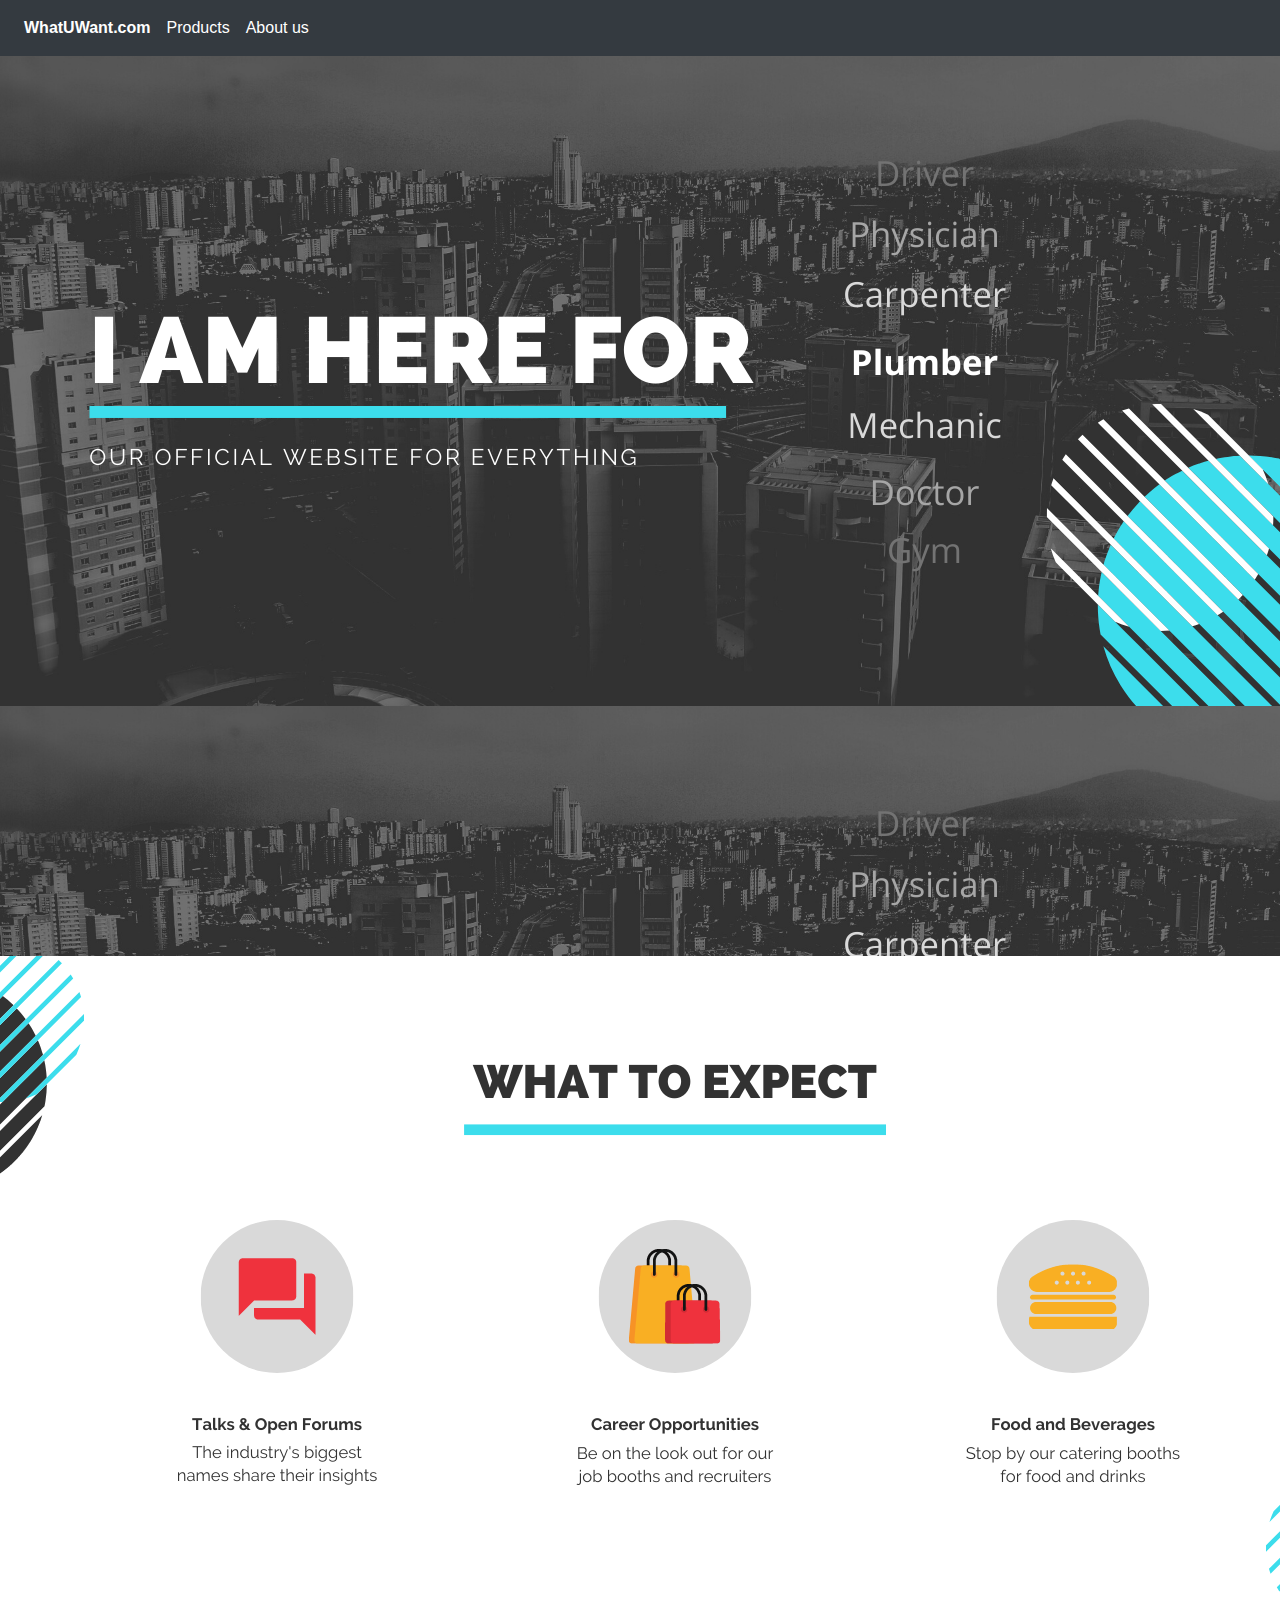
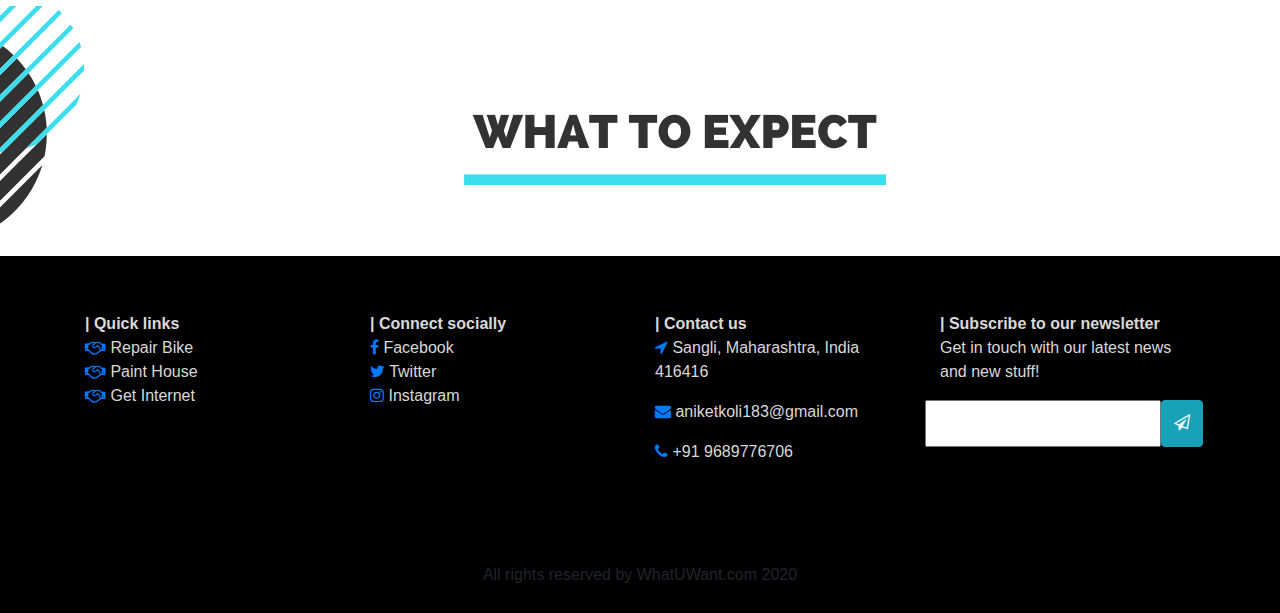
==== index.htm @ 9e7493cb "Create index.htm" ====
<!DOCTYPE html>
<html>
<head>
	<title>index.html</title>
</head>
<link rel="stylesheet" type="text/css" href="css/index.css">
<link rel="stylesheet" href="https://maxcdn.bootstrapcdn.com/bootstrap/4.5.2/css/bootstrap.min.css">
<link rel="stylesheet" href="https://cdnjs.cloudflare.com/ajax/libs/font-awesome/4.7.0/css/font-awesome.min.css">
<script src="https://ajax.googleapis.com/ajax/libs/jquery/3.5.1/jquery.min.js"></script>
<script src="https://cdnjs.cloudflare.com/ajax/libs/popper.js/1.16.0/umd/popper.min.js"></script>
<script src="https://maxcdn.bootstrapcdn.com/bootstrap/4.5.2/js/bootstrap.min.js"></script>



<body>
	
	<nav class="navbar navbar-expand-sm bg-dark">
		<div class="navbar-inner" style="background-color:transparent;">
		  <ul class="navbar-nav">
		    <li class="nav-item">
		      <b><a class="nav-link nav-text" href="#">WhatUWant.com</a></b>
		    </li>
		    <li class="nav-item">
		      <a class="nav-link" href="#">Products</a>
		    </li>
		    <li class="nav-item">
		      <a class="nav-link" href="#">About us</a>
		    </li>
		  </ul>
		</div>
	</nav>

	<div class="row">
		<div class="col-sm-12">
			<div class="first-div">
				<!-- Mechanic Plumber Carpenter Tutor Electritition -->
				<!-- <strong><h1 class="first-div-text">I am here for </h1></strong> -->
			</div>
		</div>
	</div>

	<div class="row">
		<div class="col-sm-12">
			<div class="second-div">
				<!-- Mechanic Plumber Carpenter Tutor Electritition -->
				<!-- <strong><h1 class="first-div-text">I am here for </h1></strong> -->
			</div>
		</div>
	</div>

	<div class="footer" style="background: black;">
		<div class="container">
			<div class="row" style="padding-top: 5%;">
				<div class="col-sm-3 col-xs-12 footer-text">
					<b class="quick-links">| Quick links </b><br>
					<a href="#" class="fa fa-handshake-o"></a> Repair Bike <br>
					<a href="#" class="fa fa-handshake-o"></a> Paint House <br>
					<a href="#" class="fa fa-handshake-o"></a> Get Internet
				</div>
				<div class="col-sm-3 col-xs-12 footer-text">
					<b>| Connect socially</b><br>
					<a class="fa fa-facebook" href="#"></a>  Facebook <br>
					<a class="fa fa-twitter" href="#"></a>  Twitter <br>
					<a class="fa fa-instagram" href="#"></a>  Instagram 
				</div>
				<div class="col-sm-3 col-xs-12 footer-text">
					<b>| Contact us</b>
					<p><a href="#" class="fa fa-location-arrow"></a>  Sangli, Maharashtra, India 416416</p>
					<p><a href="#" class="fa fa-envelope"></a>  aniketkoli183@gmail.com</p>
					<p><a href="#" class="fa fa-phone"></a>  +91 9689776706</p>
				</div>
				<div class="col-sm-3 col-xs-12 footer-text">
					<b>| Subscribe to our newsletter</b><br>
					<p> Get in touch with our latest news and new stuff!</p>
					<div class="row" style="padding-top: 0%;">
						<input type="text" style="padding-left: 25px; padding-right: 0%; padding-bottom: 6.5%;" required>
						
						<button class="btn btn-info">  <i class="fa fa-paper-plane-o" aria-hidden="true"></i></button>
					</div>					
				</div>
			</div>
		</div>
		<div class="row">
			<div class="col-sm-12" style="text-align: center; padding: 2%; ">
				All rights reserved by WhatUWant.com 2020
			</div>			
		</div>
	</div>
</body>
</html>
---- css/index.css ----
html, body 
{
    overflow-x: hidden;
}

.first-div
{
	height: 100vh;
	width: 100%;
	/* background-image: url("firstimage.jpg"); */
	background-image: url('../images/Blue\ Medical\ Conference\ Events\ Website.png');
	/* background-color: black; */
	color: #fff;
	align-items: center;
	justify-content: center;
	text-align: center;
	/* display: flex; */
}

.nav-link
{
	color: #fff;
	/* font-size: medium; */
}

.first-div-text
{
	font-family: 'Quicksand', sans-serif;
	letter-spacing: 3px;
	font-size: 80px;
	/* text-align: center; */
	vertical-align: middle;
	line-height: 100vh;
	/* width: 50%; */
	flex: 0 0 120px;
}



.second-div
{
	height: 100vh;
	width: 100%;
	/* background-image: url("firstimage.jpg"); */
	background-image: url('../images/Page\ 3\ index\ page.png');
	/* background-color: black; */
	color: #fff;
	align-items: center;
	justify-content: center;
	text-align: center;
	/* display: flex; */
}

.footer-text
{
	color: #d9d9d9;
	padding-bottom: 5%;
}

.fa
{
	font-size: 10px;
}
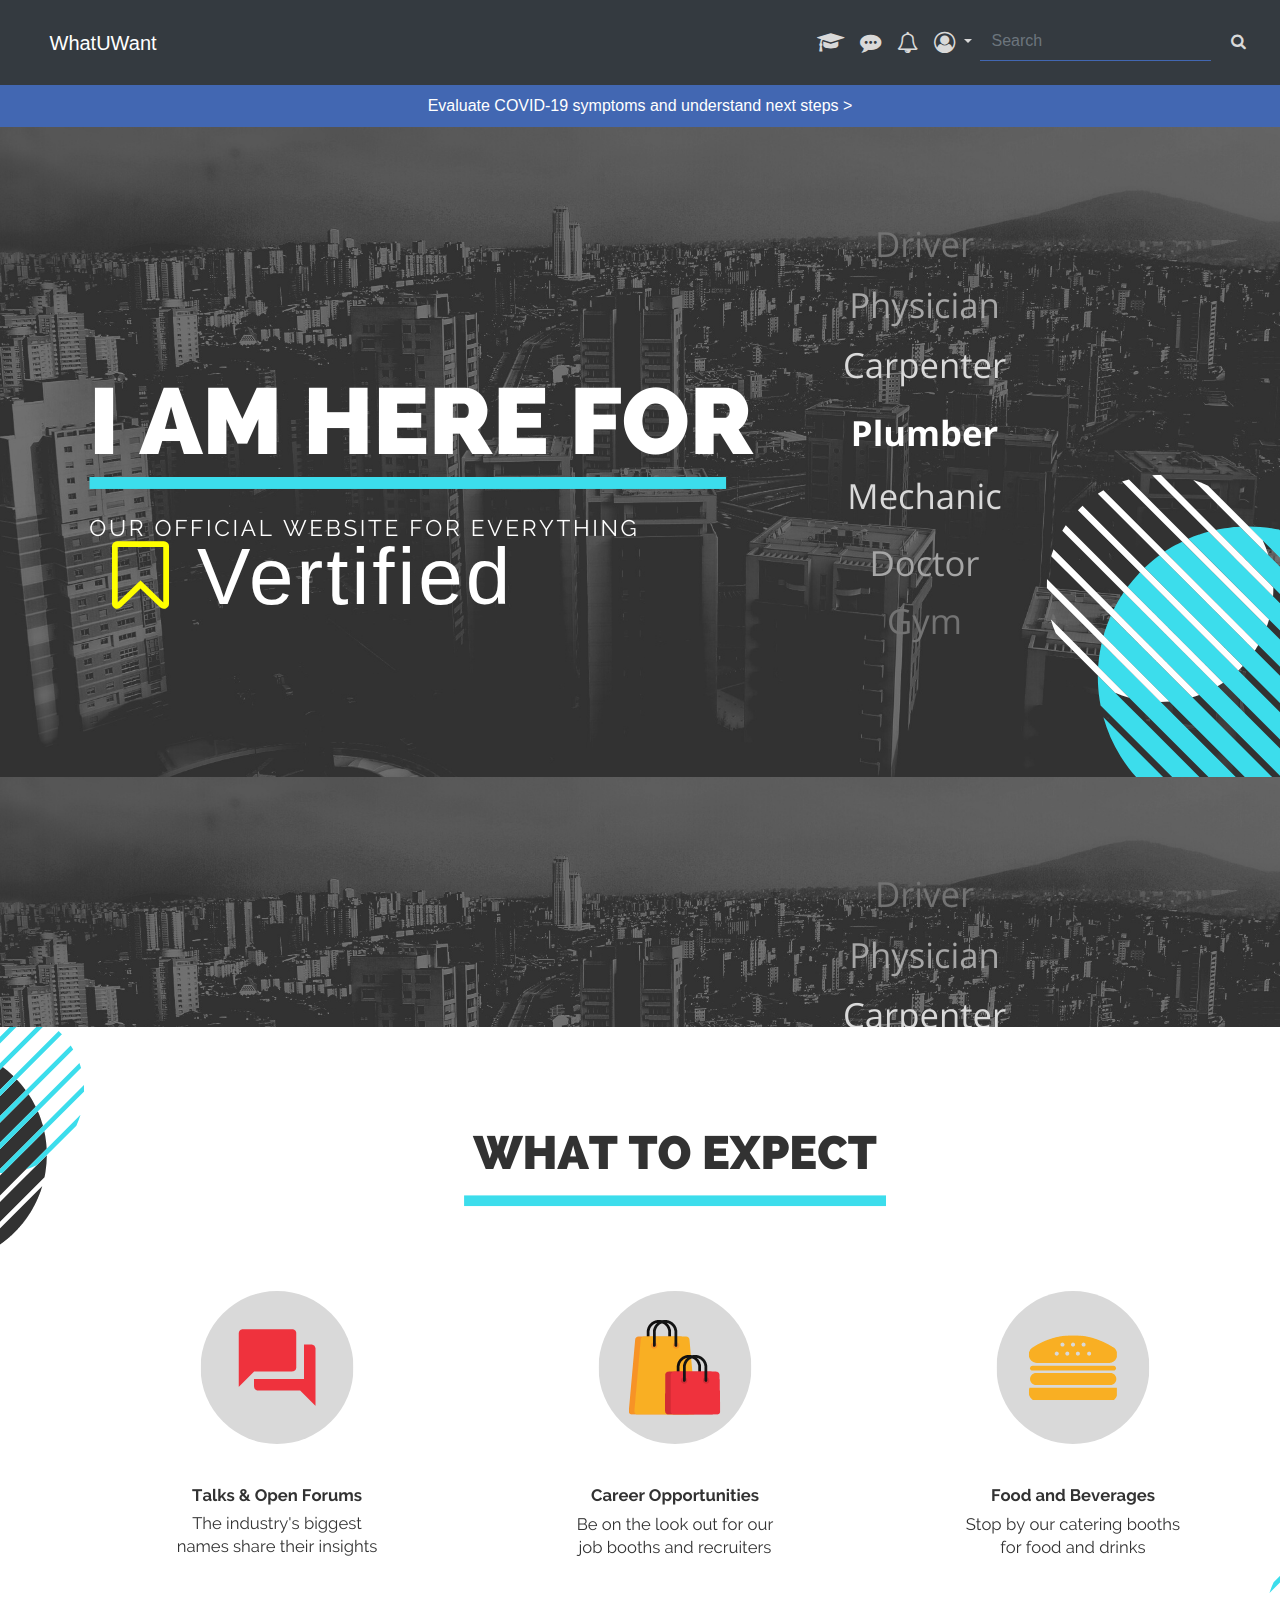
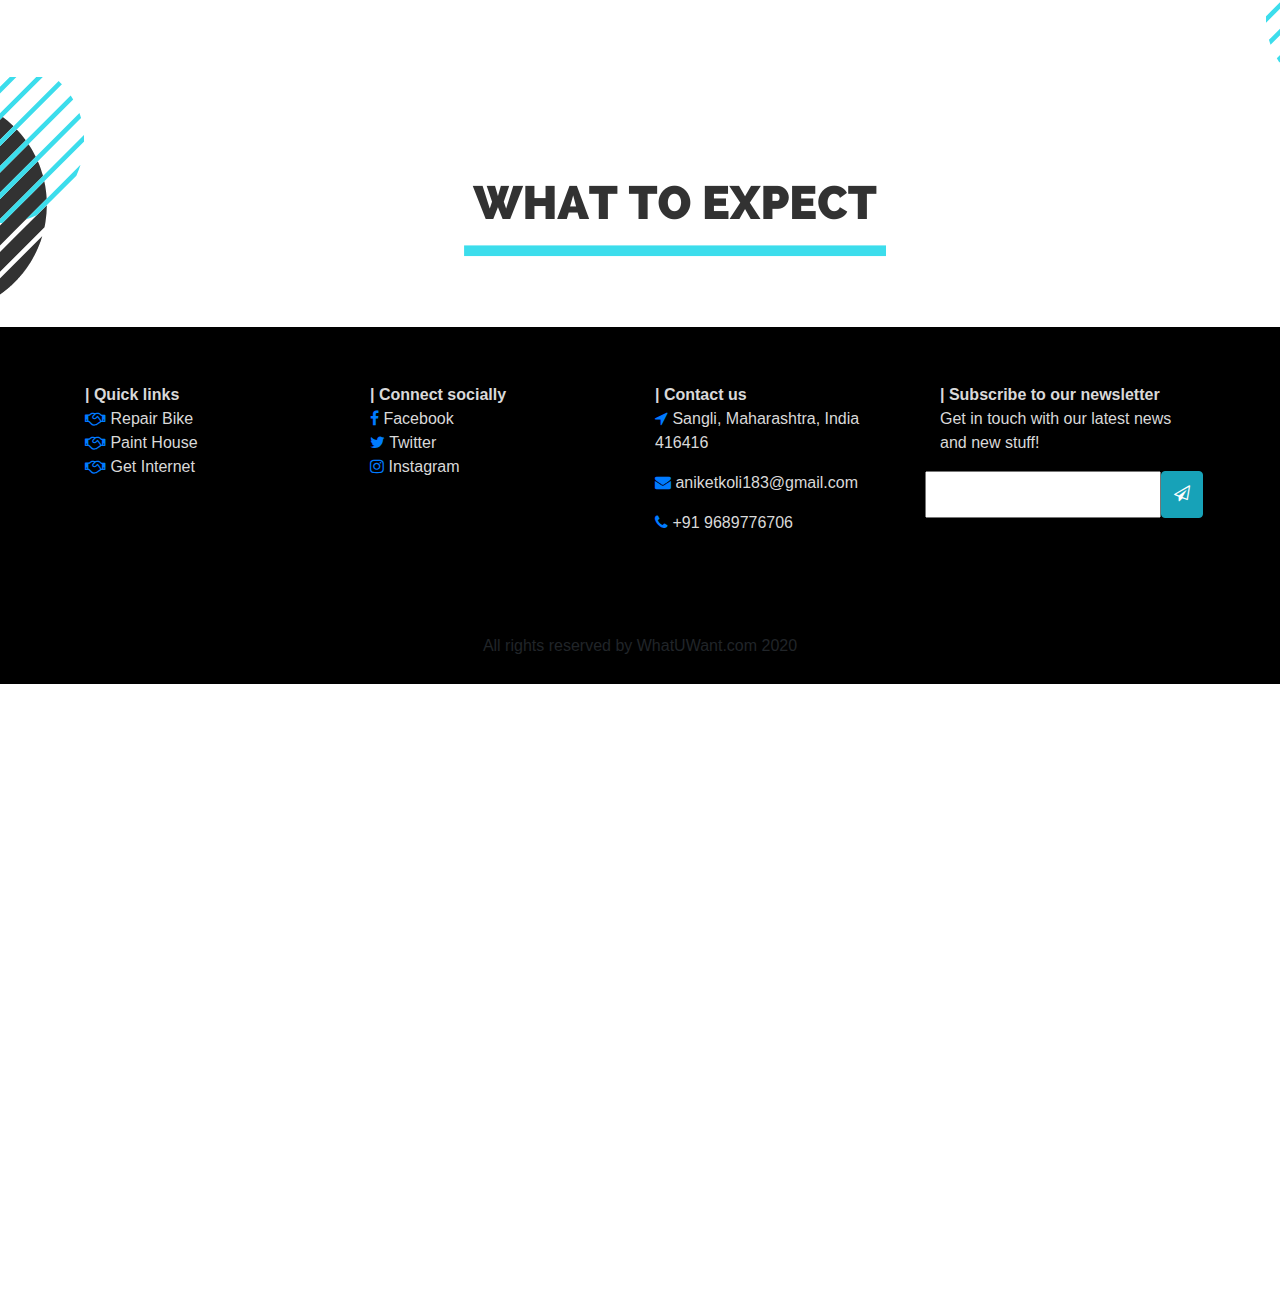
==== commit ba741a92: "Update index.htm" ====
--- a/index.htm
+++ b/index.htm
@@ -14,27 +14,98 @@
 
 <body>
 	
-	<nav class="navbar navbar-expand-sm bg-dark">
-		<div class="navbar-inner" style="background-color:transparent;">
-		  <ul class="navbar-nav">
-		    <li class="nav-item">
-		      <b><a class="nav-link nav-text" href="#">WhatUWant.com</a></b>
-		    </li>
-		    <li class="nav-item">
-		      <a class="nav-link" href="#">Products</a>
-		    </li>
-		    <li class="nav-item">
-		      <a class="nav-link" href="#">About us</a>
-		    </li>
+	<!-- Header section -->
+	<nav class="navbar navbar-expand-lg navbar-light bg-dark" style="padding: 2.5vh;">
+		<a class="navbar-brand" href="#"  style="color: #fff; 
+												-webkit-font-smoothing: antialiased;
+												font-family: SF Pro Display,SF Pro Icons,Helvetica Neue,Helvetica,Arial,sans-serif;
+												padding-left: 3vh;">
+												WhatUWant
+		</a>
+		<button class="navbar-toggler" type="button" data-toggle="collapse" data-target="#navbarSupportedContent" aria-controls="navbarSupportedContent" aria-expanded="false" aria-label="Toggle navigation">
+		  <span class="navbar-toggler-icon"></span>
+		</button>
+	  
+		<div class="collapse navbar-collapse" id="navbarSupportedContent">
+		  <ul class="navbar-nav ml-auto">
+			<li class="nav-item">
+				<a class="nav-link" data-toggle="tooltip" title="Jobs" href="#" style="color: #d9d9d9;">
+				<i class="fa fa-graduation-cap fa-lg" aria-hidden="true"></i>
+			  </a>
+		  	</li>
+			<li class="nav-item">
+				<a class="nav-link" data-toggle="tooltip" title="Send Message" href="#" style="color: #d9d9d9;">
+				<i class="fa fa-commenting fa-lg" aria-hidden="true"></i>
+			  </a>
+		  	</li>
+			<li class="nav-item">
+			  	<a class="nav-link" data-toggle="tooltip" title="links" href="#" style="color: #d9d9d9;">
+				  <i class="fa fa-bell-o fa-lg" aria-hidden="true"></i>
+				</a>
+			</li>
+			<li class="nav-item dropdown">
+				  <a class="nav-link dropdown-toggle" 
+					   href="#" id="navbarDropdown" 
+					   role="button" 
+					   data-toggle="dropdown" 
+					   aria-haspopup="true" 
+					   aria-expanded="false"
+					   style="color: #d9d9d9;">
+					<i class="fa fa-user-circle-o fa-lg" aria-hidden="true"></i>
+			  	</a>
+			  	<div class="dropdown-menu" aria-labelledby="navbarDropdown">
+					<a class="dropdown-item" href="#">
+						<i class="fa fa-key" aria-hidden="true"></i>  Sign In
+					</a>
+					<a class="dropdown-item" href="#">
+						<i class="fa fa-user-plus" aria-hidden="true"></i>  New User
+					</a>
+					<div class="dropdown-divider"></div>
+					<a class="dropdown-item" href="#">
+						<i class="fa fa-tachometer" aria-hidden="true"></i>  Dashboard
+					</a>
+			  	</div>
+			</li>
+			<li>
+				<form class="form-inline my-2 my-lg-0">
+					<input class="form-control mr-sm-2" 
+							type="search" 
+							placeholder="Search" 
+							aria-label="Search"  
+							style="background-color: transparent;
+									border-top: transparent;
+									border-left: transparent;
+									border-right: transparent;
+									border-radius: 0%;
+									border-color:  #4267B2;">
+					<button class="btn my-2 my-sm-0" type="submit" style="border: none;">
+						<i class="fa fa-search" aria-hidden="true" style="color: #d9d9d9;"></i>
+					</button>
+				</form>
+			</li>
 		  </ul>
 		</div>
-	</nav>
+	  </nav>
+	  <!-- <div class="container"> -->
+		<div class="row" 
+			style="justify-content: center;
+					background-color: #4267B2;
+					color: #fff;
+					padding-top: 1vh;
+					padding-bottom: 1vh;
+					-webkit-font-smoothing: antialiased;">
+			<a href="https://www.who.int/" target="_blank" style="color: #fff;"> Evaluate COVID‑19 symptoms and understand next steps ></a>
+		</div>
+	  <!-- </div> -->
 
-	<div class="row">
-		<div class="col-sm-12">
-			<div class="first-div">
-				<!-- Mechanic Plumber Carpenter Tutor Electritition -->
-				<!-- <strong><h1 class="first-div-text">I am here for </h1></strong> -->
+
+	<div class="first-div">
+		<div class="row">
+			<div class="col-sm-6 col-xs-12">
+				
+					<h2 class="first-div-text"><i class="fa fa-bookmark-o" aria-hidden="true" style="color: yellow;"></i> Vertified Working Professionals</h2>
+					<h6>⚫ Engineers ⚫ Experienced ⚫ High-rated</h6>
+					<p><a href="" style="color:#d9d9d9"> Take a look what People says ></a></p>
 			</div>
 		</div>
 	</div>
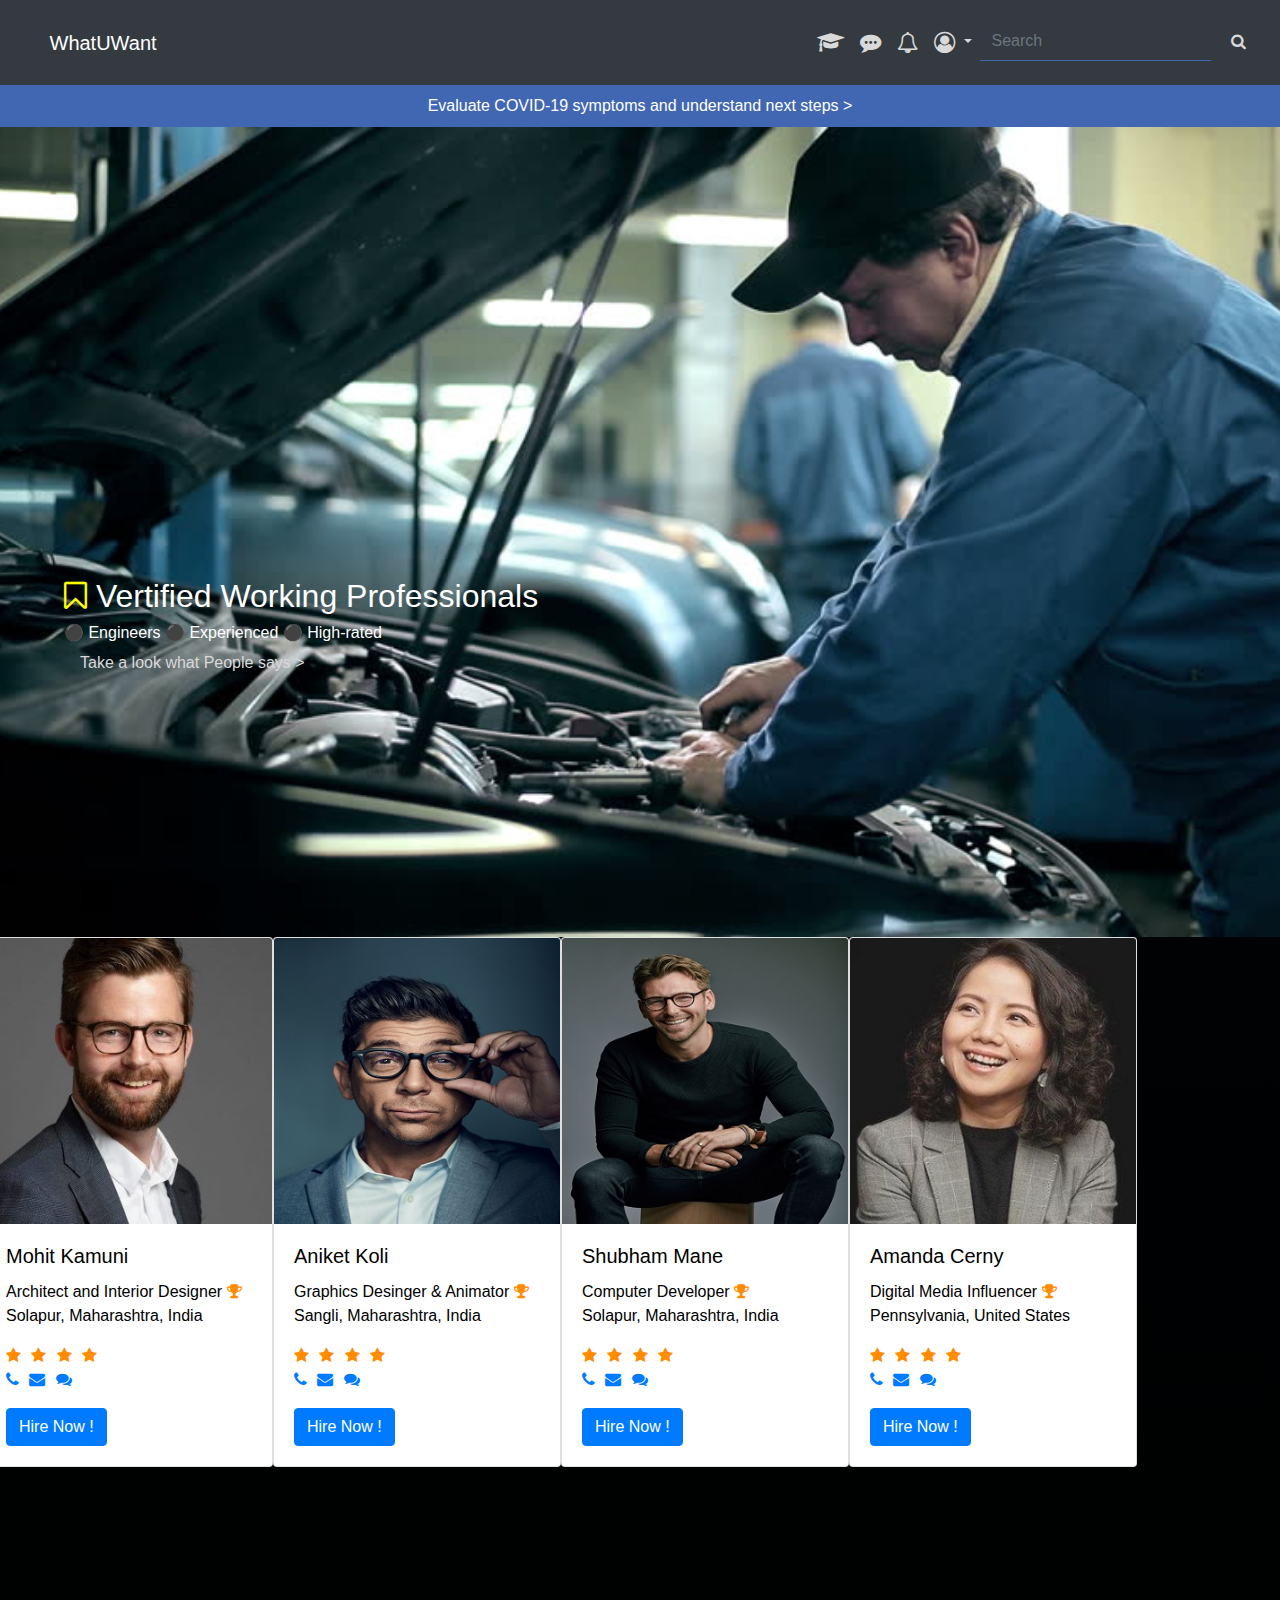
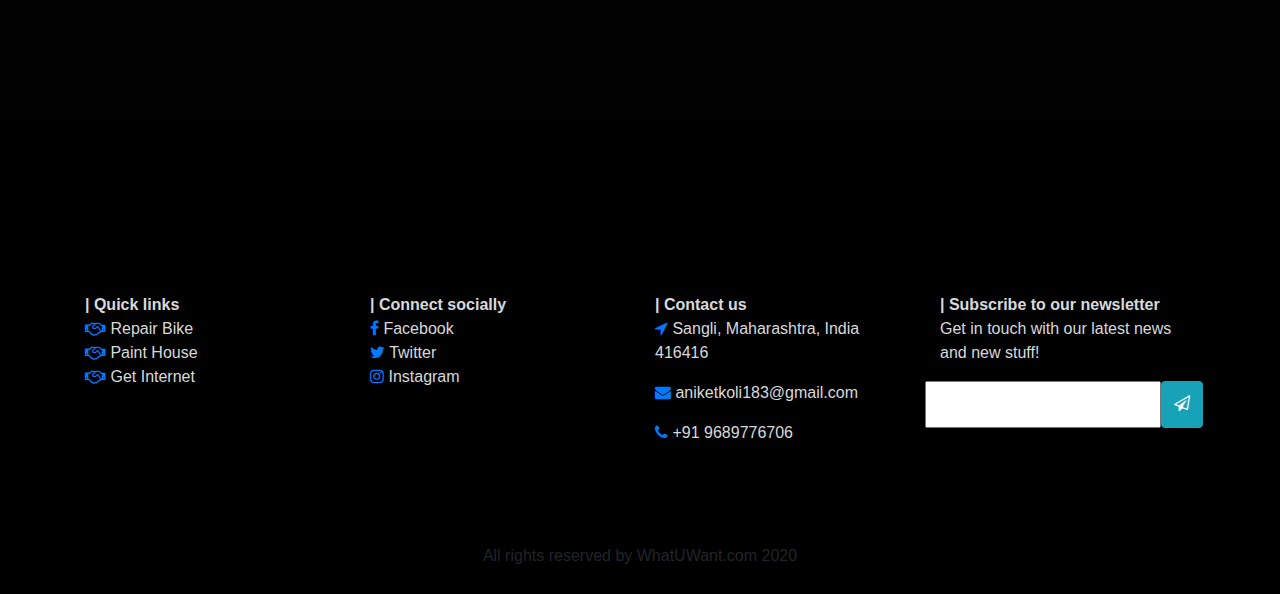
==== commit d81cced5: "added user profiles" ====
--- a/index.htm
+++ b/index.htm
@@ -105,19 +105,125 @@
 				
 					<h2 class="first-div-text"><i class="fa fa-bookmark-o" aria-hidden="true" style="color: yellow;"></i> Vertified Working Professionals</h2>
 					<h6>⚫ Engineers ⚫ Experienced ⚫ High-rated</h6>
-					<p><a href="" style="color:#d9d9d9"> Take a look what People says ></a></p>
+					<p>&emsp;<a href="" style="color:#d9d9d9">Take a look what People says ></a></p>
 			</div>
 		</div>
 	</div>
 
-	<div class="row">
-		<div class="col-sm-12">
-			<div class="second-div">
-				<!-- Mechanic Plumber Carpenter Tutor Electritition -->
-				<!-- <strong><h1 class="first-div-text">I am here for </h1></strong> -->
-			</div>
+
+	<div class="second-div">
+		<div class="row overflow-hidden">
+					<div class="col-md-12">
+						<div class="row">
+							<div class="card" style="width: 18rem;">
+								<img class="card-img-top" src="images/profile/img 1.jfif" alt="Card image cap">
+								<div class="card-body">
+								  <h5 class="card-title" style="color: black;">Mohit Kamuni</h5>
+								  <p class="card-text" style="color: black;">Architect and Interior Designer 
+									<i class="fa fa-trophy" aria-hidden="true" style="color: darkorange;"></i>
+									<br>
+									Solapur, Maharashtra, India
+								  </p>
+								  <p class="icon-space">
+									  <span>
+										<i class="fa fa-star checked" aria-hidden="true"></i>
+										<i class="fa fa-star checked" aria-hidden="true"></i>
+										<i class="fa fa-star checked" aria-hidden="true"></i>
+										<i class="fa fa-star checked" aria-hidden="true"></i>
+										<i class="fa fa-star" aria-hidden="true"></i>
+									  </span>
+									  <br>
+									  <a href="#" class="fa fa-phone"></a>
+									  <a href="#" class="fa fa-envelope"></a>
+									  <a href="#" class="fa fa-comments"></a>
+								  </p>
+								  <a href="#" class="btn btn-primary">Hire Now !</a>
+								</div>
+							</div>
+	
+							<div class="card" style="width: 18rem;">
+								<img class="card-img-top" src="images/profile/img 2.jfif" alt="Card image cap">
+								<div class="card-body">
+								  <h5 class="card-title" style="color: black;">Aniket Koli</h5>
+								  <p class="card-text" style="color: black;">Graphics Desinger & Animator 
+									<i class="fa fa-trophy" aria-hidden="true" style="color: darkorange;"></i>
+									<br>
+									Sangli, Maharashtra, India
+								  </p>
+								  <p class="icon-space">
+									  <span>
+										<i class="fa fa-star checked" aria-hidden="true"></i>
+										<i class="fa fa-star checked" aria-hidden="true"></i>
+										<i class="fa fa-star checked" aria-hidden="true"></i>
+										<i class="fa fa-star checked" aria-hidden="true"></i>
+										<i class="fa fa-star" aria-hidden="true"></i>
+									  </span>
+									  <br>
+									  <a href="#" class="fa fa-phone"></a>
+									  <a href="#" class="fa fa-envelope"></a>
+									  <a href="#" class="fa fa-comments"></a>
+								  </p>
+								  <a href="#" class="btn btn-primary">Hire Now !</a>
+								</div>
+							</div>
+	
+							<div class="card" style="width: 18rem;">
+								<img class="card-img-top" src="images/profile/img 3.jfif" alt="Card image cap">
+								<div class="card-body">
+								  <h5 class="card-title" style="color: black;">Shubham Mane</h5>
+								  <p class="card-text" style="color: black;">Computer Developer 
+									<i class="fa fa-trophy" aria-hidden="true" style="color: darkorange;"></i>
+									<br>
+									Solapur, Maharashtra, India
+								  </p>
+								  <p class="icon-space">
+									  <span>
+										<i class="fa fa-star checked" aria-hidden="true"></i>
+										<i class="fa fa-star checked" aria-hidden="true"></i>
+										<i class="fa fa-star checked" aria-hidden="true"></i>
+										<i class="fa fa-star checked" aria-hidden="true"></i>
+										<i class="fa fa-star" aria-hidden="true"></i>
+									  </span>
+									  <br>
+									  <a href="#" class="fa fa-phone"></a>
+									  <a href="#" class="fa fa-envelope"></a>
+									  <a href="#" class="fa fa-comments"></a>
+								  </p>
+								  <a href="#" class="btn btn-primary">Hire Now !</a>
+								</div>
+							</div>
+	
+	
+							<div class="card" style="width: 18rem;">
+								<img class="card-img-top" src="images/profile/img 4.jfif" alt="Card image cap">
+								<div class="card-body">
+								  <h5 class="card-title" style="color: black;">Amanda Cerny</h5>
+								  <p class="card-text" style="color: black;">Digital Media Influencer 
+									<i class="fa fa-trophy" aria-hidden="true" style="color: darkorange;"></i>
+									<br>
+									Pennsylvania, United States
+								  </p>
+								  <p class="icon-space">
+									  <span>
+										<i class="fa fa-star checked" aria-hidden="true"></i>
+										<i class="fa fa-star checked" aria-hidden="true"></i>
+										<i class="fa fa-star checked" aria-hidden="true"></i>
+										<i class="fa fa-star checked" aria-hidden="true"></i>
+										<i class="fa fa-star" aria-hidden="true"></i>
+									  </span>
+									  <br>
+									  <a href="#" class="fa fa-phone"></a>
+									  <a href="#" class="fa fa-envelope"></a>
+									  <a href="#" class="fa fa-comments"></a>
+								  </p>
+								  <a href="#" class="btn btn-primary">Hire Now !</a>
+								</div>
+							</div>
+						</div>
+					</div>
 		</div>
 	</div>
+	
 
 	<div class="footer" style="background: black;">
 		<div class="container">
--- a/css/index.css
+++ b/css/index.css
@@ -5,11 +5,14 @@
 
 .first-div
 {
-	height: 100vh;
+	height: 90vh;
 	width: 100%;
 	/* background-image: url("firstimage.jpg"); */
-	background-image: url('../images/Blue\ Medical\ Conference\ Events\ Website.png');
-	/* background-color: black; */
+	background-image: url('../images/first-div-index-page.jpg');
+	background-position: center;
+	background-size: cover;
+	
+	background-color: black;
 	color: #fff;
 	align-items: center;
 	justify-content: center;
@@ -23,34 +26,35 @@
 	/* font-size: medium; */
 }
 
-.first-div-text
+.first-div
 {
-	font-family: 'Quicksand', sans-serif;
-	letter-spacing: 3px;
-	font-size: 80px;
-	/* text-align: center; */
-	vertical-align: middle;
-	line-height: 100vh;
-	/* width: 50%; */
-	flex: 0 0 120px;
+	text-align: left;
+	padding-left: 5%;
+	padding-top: 50vh;
+	
 }
-
 
 
 .second-div
 {
-	height: 100vh;
+	min-height: 100vh;
 	width: 100%;
-	/* background-image: url("firstimage.jpg"); */
-	background-image: url('../images/Page\ 3\ index\ page.png');
-	/* background-color: black; */
+	background-image: linear-gradient(#000203,black);
+	background-position: center;
+	background-size: cover;
 	color: #fff;
-	align-items: center;
-	justify-content: center;
-	text-align: center;
 	/* display: flex; */
 }
 
+.card .checked
+{
+	color: darkorange;
+}
+
+.card .icon-space
+{
+	letter-spacing: 3px;
+}
 .footer-text
 {
 	color: #d9d9d9;
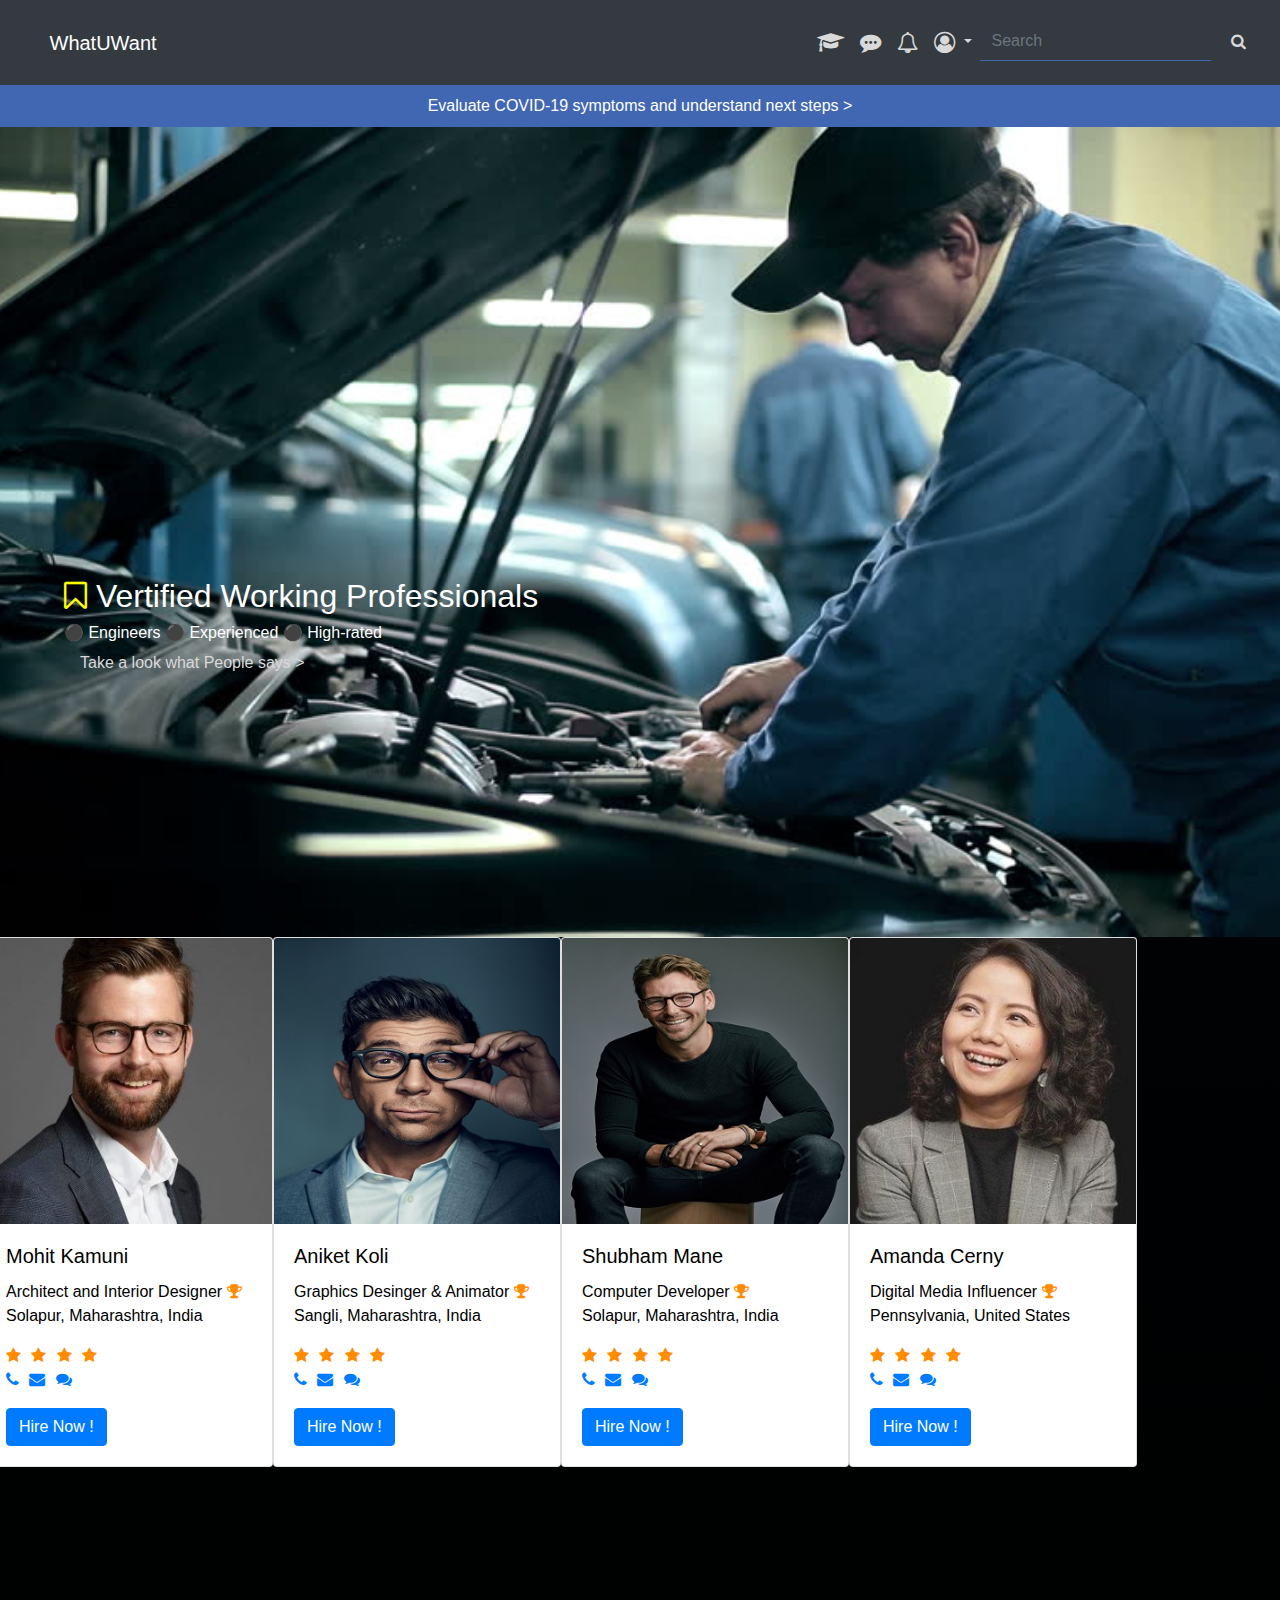
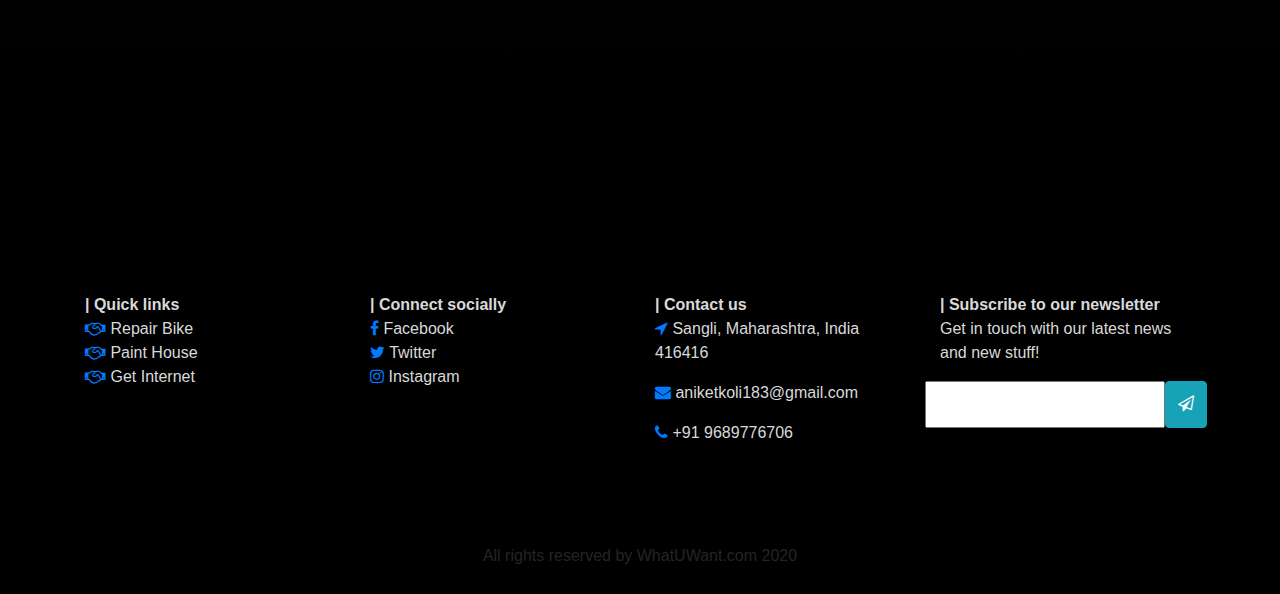
==== commit 5a8e0fd1: "final for ise" ====
--- a/index.htm
+++ b/index.htm
@@ -1,7 +1,7 @@
 <!DOCTYPE html>
 <html>
 <head>
-	<title>index.html</title>
+	<title>Home</title>
 </head>
 <link rel="stylesheet" type="text/css" href="css/index.css">
 <link rel="stylesheet" href="https://maxcdn.bootstrapcdn.com/bootstrap/4.5.2/css/bootstrap.min.css">
@@ -16,7 +16,7 @@
 	
 	<!-- Header section -->
 	<nav class="navbar navbar-expand-lg navbar-light bg-dark" style="padding: 2.5vh;">
-		<a class="navbar-brand" href="#"  style="color: #fff; 
+		<a class="navbar-brand" href="index.htm"  style="color: #fff; 
 												-webkit-font-smoothing: antialiased;
 												font-family: SF Pro Display,SF Pro Icons,Helvetica Neue,Helvetica,Arial,sans-serif;
 												padding-left: 3vh;">
@@ -54,10 +54,10 @@
 					<i class="fa fa-user-circle-o fa-lg" aria-hidden="true"></i>
 			  	</a>
 			  	<div class="dropdown-menu" aria-labelledby="navbarDropdown">
-					<a class="dropdown-item" href="#">
+					<a class="dropdown-item" href="sign_in.htm">
 						<i class="fa fa-key" aria-hidden="true"></i>  Sign In
 					</a>
-					<a class="dropdown-item" href="#">
+					<a class="dropdown-item" href="sign_up.htm">
 						<i class="fa fa-user-plus" aria-hidden="true"></i>  New User
 					</a>
 					<div class="dropdown-divider"></div>
@@ -225,32 +225,34 @@
 	</div>
 	
 
+	<!-- Footer section -->
+
 	<div class="footer" style="background: black;">
 		<div class="container">
 			<div class="row" style="padding-top: 5%;">
-				<div class="col-sm-3 col-xs-12 footer-text">
+				<div class="col-md-3 col-sm-6 col-xs-12 footer-text">
 					<b class="quick-links">| Quick links </b><br>
 					<a href="#" class="fa fa-handshake-o"></a> Repair Bike <br>
 					<a href="#" class="fa fa-handshake-o"></a> Paint House <br>
 					<a href="#" class="fa fa-handshake-o"></a> Get Internet
 				</div>
-				<div class="col-sm-3 col-xs-12 footer-text">
+				<div class="col-md-3 col-sm-6 col-xs-12 footer-text">
 					<b>| Connect socially</b><br>
 					<a class="fa fa-facebook" href="#"></a>  Facebook <br>
 					<a class="fa fa-twitter" href="#"></a>  Twitter <br>
 					<a class="fa fa-instagram" href="#"></a>  Instagram 
 				</div>
-				<div class="col-sm-3 col-xs-12 footer-text">
+				<div class="col-md-3 col-sm-6 col-xs-12 footer-text">
 					<b>| Contact us</b>
 					<p><a href="#" class="fa fa-location-arrow"></a>  Sangli, Maharashtra, India 416416</p>
 					<p><a href="#" class="fa fa-envelope"></a>  aniketkoli183@gmail.com</p>
 					<p><a href="#" class="fa fa-phone"></a>  +91 9689776706</p>
 				</div>
-				<div class="col-sm-3 col-xs-12 footer-text">
+				<div class="col-md-3 col-sm-6 col-xs-12 footer-text">
 					<b>| Subscribe to our newsletter</b><br>
 					<p> Get in touch with our latest news and new stuff!</p>
 					<div class="row" style="padding-top: 0%;">
-						<input type="text" style="padding-left: 25px; padding-right: 0%; padding-bottom: 6.5%;" required>
+						<input type="text" style="padding-left: 10%; padding-right: 0%; padding-bottom: 6.5%;" required>
 						
 						<button class="btn btn-info">  <i class="fa fa-paper-plane-o" aria-hidden="true"></i></button>
 					</div>					
@@ -258,7 +260,7 @@
 			</div>
 		</div>
 		<div class="row">
-			<div class="col-sm-12" style="text-align: center; padding: 2%; ">
+			<div class="col-md-12 col-sm-12 col-xs-12" style="text-align: center; padding: 2%; ">
 				All rights reserved by WhatUWant.com 2020
 			</div>			
 		</div>
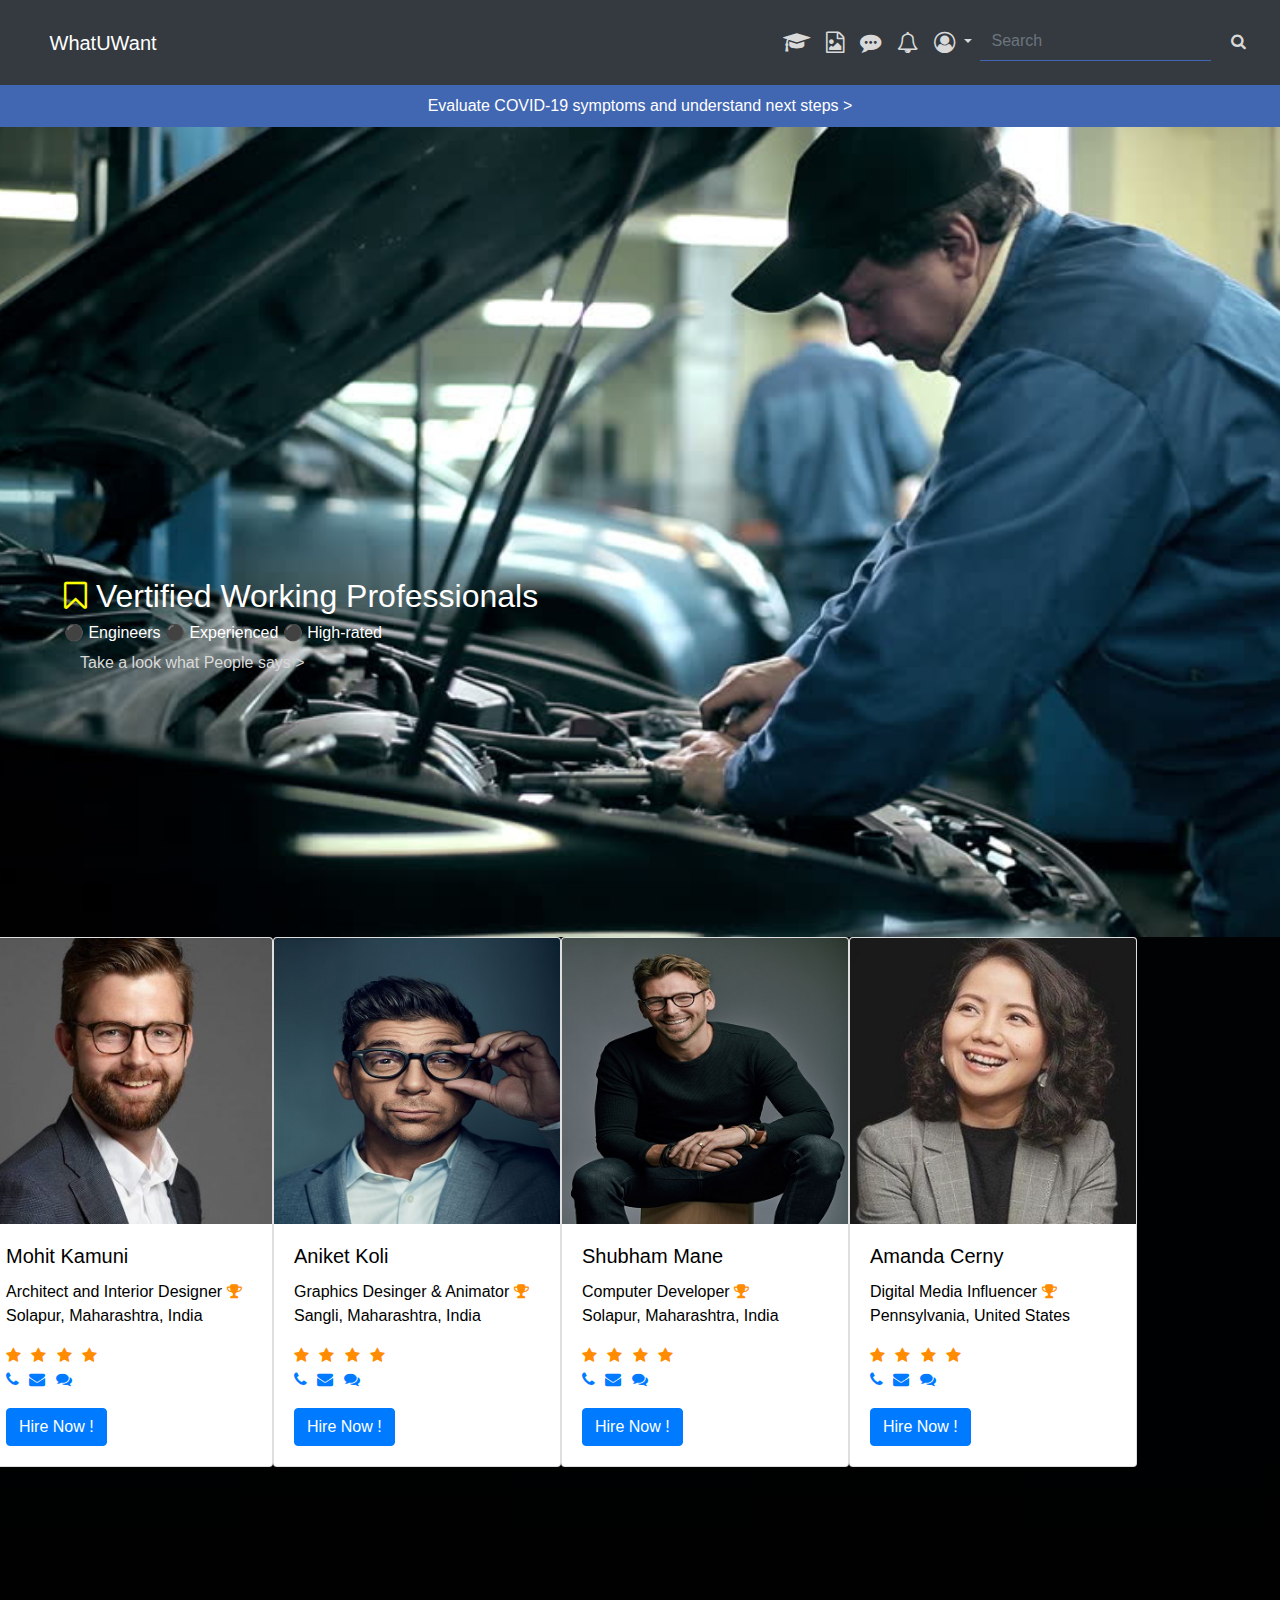
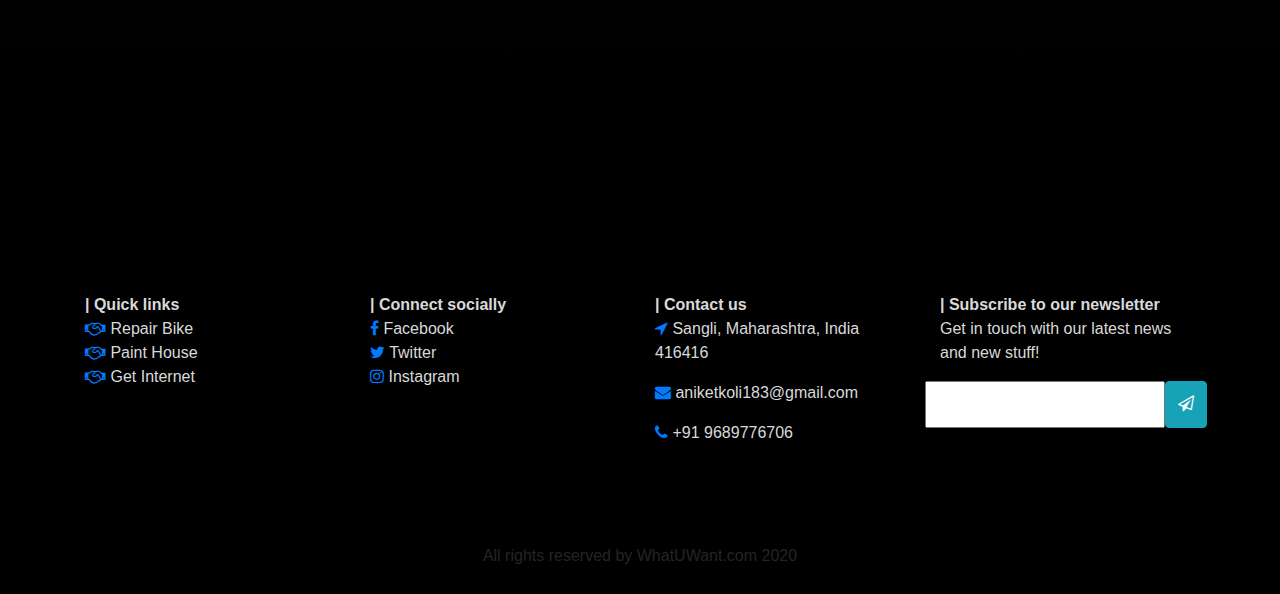
==== commit 5e3b919a: "gallery added" ====
--- a/index.htm
+++ b/index.htm
@@ -9,7 +9,11 @@
 <script src="https://ajax.googleapis.com/ajax/libs/jquery/3.5.1/jquery.min.js"></script>
 <script src="https://cdnjs.cloudflare.com/ajax/libs/popper.js/1.16.0/umd/popper.min.js"></script>
 <script src="https://maxcdn.bootstrapcdn.com/bootstrap/4.5.2/js/bootstrap.min.js"></script>
-
+<script>
+	$(document).ready(function(){
+	  $('[data-toggle="tooltip"]').tooltip();   
+	});
+</script>
 
 
 <body>
@@ -32,6 +36,11 @@
 				<a class="nav-link" data-toggle="tooltip" title="Jobs" href="#" style="color: #d9d9d9;">
 				<i class="fa fa-graduation-cap fa-lg" aria-hidden="true"></i>
 			  </a>
+            </li>
+            <li class="nav-item">
+				<a class="nav-link" data-toggle="tooltip" title="Gallery" href="gallery.htm" style="color: #d9d9d9;">
+				<i class="fa fa-file-image-o fa-lg" aria-hidden="true"></i>
+			  </a>
 		  	</li>
 			<li class="nav-item">
 				<a class="nav-link" data-toggle="tooltip" title="Send Message" href="#" style="color: #d9d9d9;">
@@ -39,7 +48,7 @@
 			  </a>
 		  	</li>
 			<li class="nav-item">
-			  	<a class="nav-link" data-toggle="tooltip" title="links" href="#" style="color: #d9d9d9;">
+			  	<a class="nav-link" data-toggle="tooltip" title="Notifications" href="#" style="color: #d9d9d9;">
 				  <i class="fa fa-bell-o fa-lg" aria-hidden="true"></i>
 				</a>
 			</li>
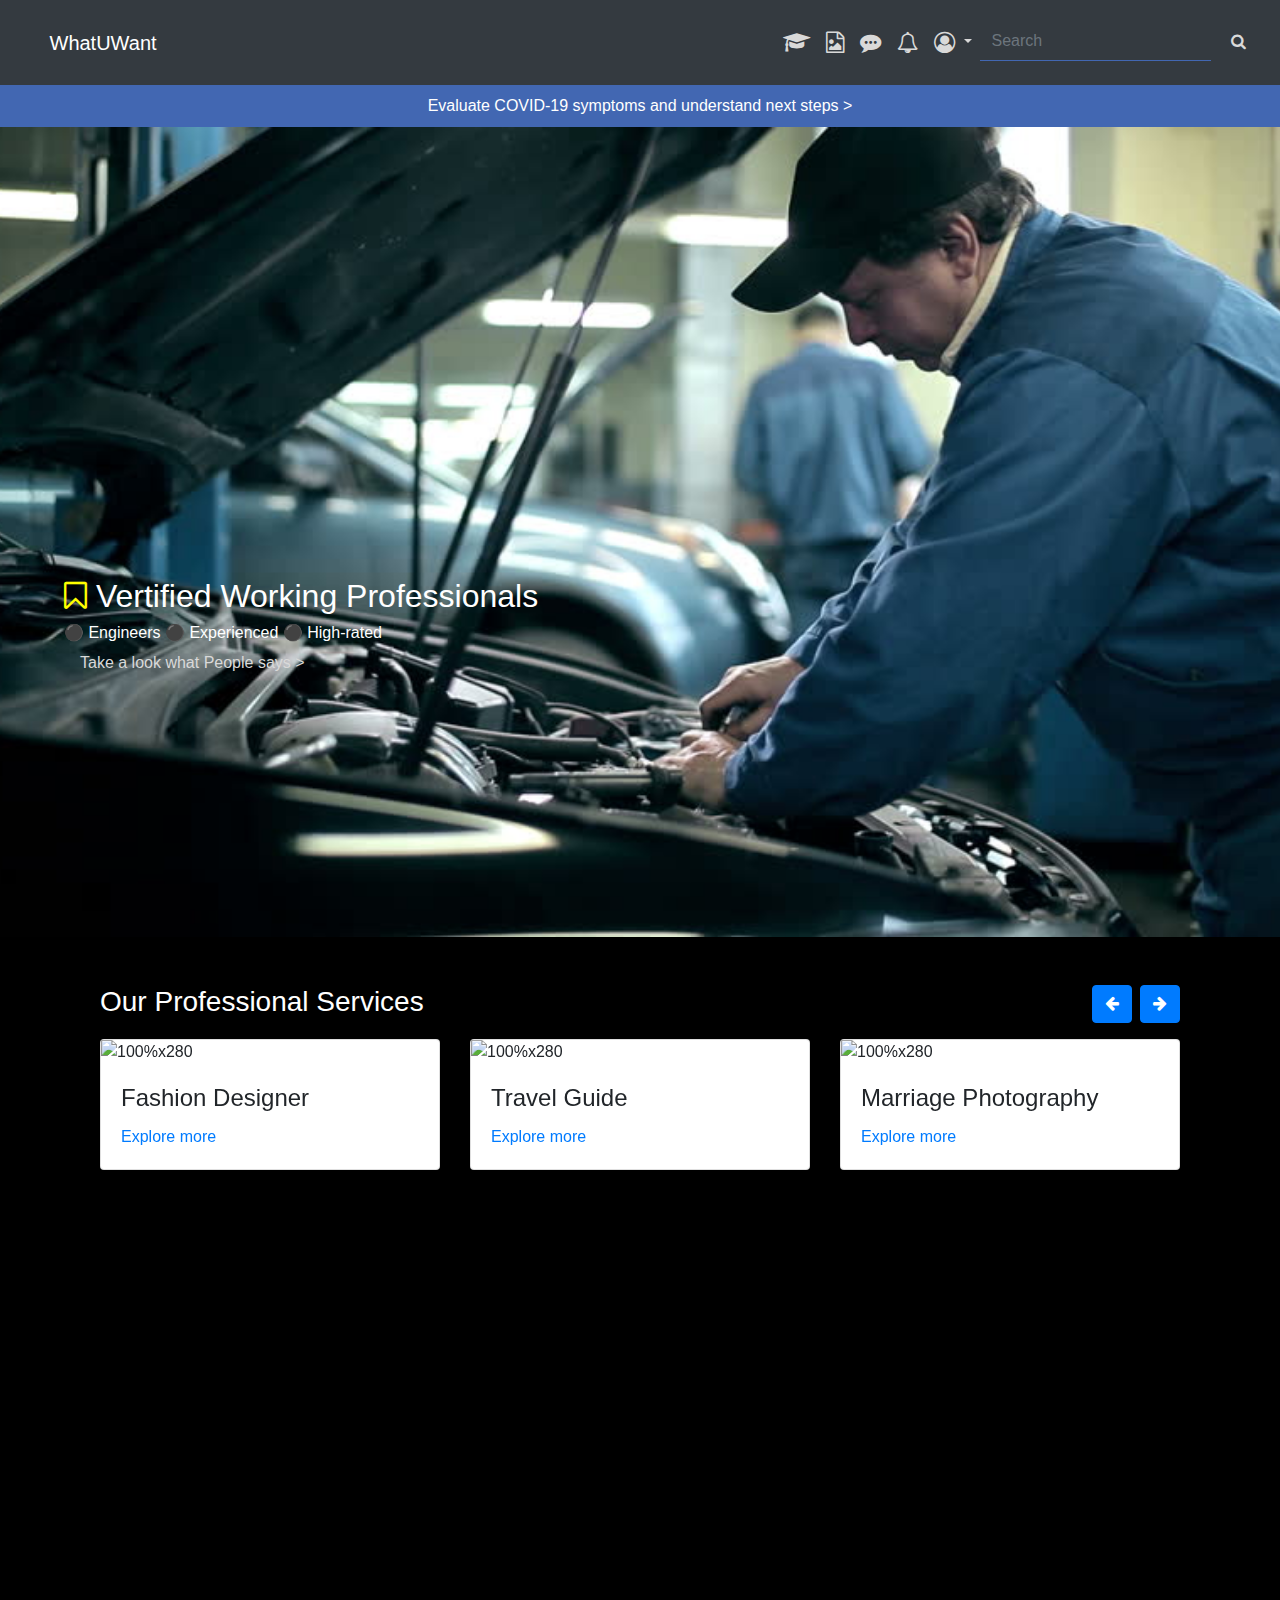
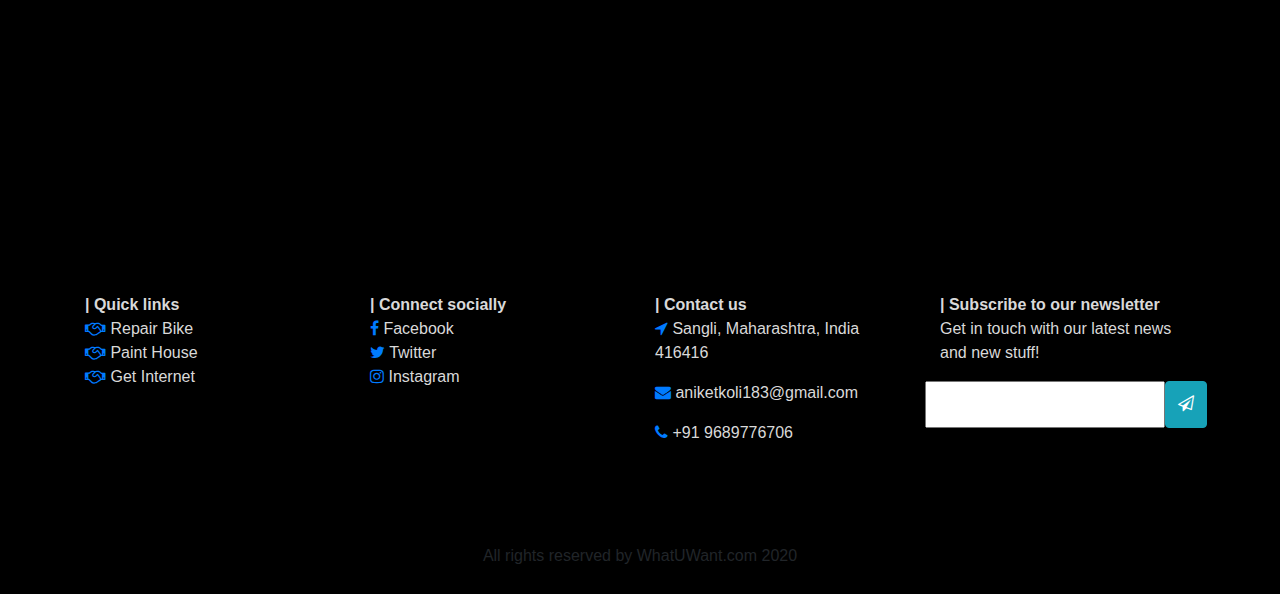
==== commit 64a82269: "carousel, card in bootstrap" ====
--- a/index.htm
+++ b/index.htm
@@ -120,116 +120,109 @@
 	</div>
 
 
-	<div class="second-div">
-		<div class="row overflow-hidden">
-					<div class="col-md-12">
-						<div class="row">
-							<div class="card" style="width: 18rem;">
-								<img class="card-img-top" src="images/profile/img 1.jfif" alt="Card image cap">
-								<div class="card-body">
-								  <h5 class="card-title" style="color: black;">Mohit Kamuni</h5>
-								  <p class="card-text" style="color: black;">Architect and Interior Designer 
-									<i class="fa fa-trophy" aria-hidden="true" style="color: darkorange;"></i>
-									<br>
-									Solapur, Maharashtra, India
-								  </p>
-								  <p class="icon-space">
-									  <span>
-										<i class="fa fa-star checked" aria-hidden="true"></i>
-										<i class="fa fa-star checked" aria-hidden="true"></i>
-										<i class="fa fa-star checked" aria-hidden="true"></i>
-										<i class="fa fa-star checked" aria-hidden="true"></i>
-										<i class="fa fa-star" aria-hidden="true"></i>
-									  </span>
-									  <br>
-									  <a href="#" class="fa fa-phone"></a>
-									  <a href="#" class="fa fa-envelope"></a>
-									  <a href="#" class="fa fa-comments"></a>
-								  </p>
-								  <a href="#" class="btn btn-primary">Hire Now !</a>
-								</div>
-							</div>
-	
-							<div class="card" style="width: 18rem;">
-								<img class="card-img-top" src="images/profile/img 2.jfif" alt="Card image cap">
-								<div class="card-body">
-								  <h5 class="card-title" style="color: black;">Aniket Koli</h5>
-								  <p class="card-text" style="color: black;">Graphics Desinger & Animator 
-									<i class="fa fa-trophy" aria-hidden="true" style="color: darkorange;"></i>
-									<br>
-									Sangli, Maharashtra, India
-								  </p>
-								  <p class="icon-space">
-									  <span>
-										<i class="fa fa-star checked" aria-hidden="true"></i>
-										<i class="fa fa-star checked" aria-hidden="true"></i>
-										<i class="fa fa-star checked" aria-hidden="true"></i>
-										<i class="fa fa-star checked" aria-hidden="true"></i>
-										<i class="fa fa-star" aria-hidden="true"></i>
-									  </span>
-									  <br>
-									  <a href="#" class="fa fa-phone"></a>
-									  <a href="#" class="fa fa-envelope"></a>
-									  <a href="#" class="fa fa-comments"></a>
-								  </p>
-								  <a href="#" class="btn btn-primary">Hire Now !</a>
-								</div>
-							</div>
-	
-							<div class="card" style="width: 18rem;">
-								<img class="card-img-top" src="images/profile/img 3.jfif" alt="Card image cap">
-								<div class="card-body">
-								  <h5 class="card-title" style="color: black;">Shubham Mane</h5>
-								  <p class="card-text" style="color: black;">Computer Developer 
-									<i class="fa fa-trophy" aria-hidden="true" style="color: darkorange;"></i>
-									<br>
-									Solapur, Maharashtra, India
-								  </p>
-								  <p class="icon-space">
-									  <span>
-										<i class="fa fa-star checked" aria-hidden="true"></i>
-										<i class="fa fa-star checked" aria-hidden="true"></i>
-										<i class="fa fa-star checked" aria-hidden="true"></i>
-										<i class="fa fa-star checked" aria-hidden="true"></i>
-										<i class="fa fa-star" aria-hidden="true"></i>
-									  </span>
-									  <br>
-									  <a href="#" class="fa fa-phone"></a>
-									  <a href="#" class="fa fa-envelope"></a>
-									  <a href="#" class="fa fa-comments"></a>
-								  </p>
-								  <a href="#" class="btn btn-primary">Hire Now !</a>
-								</div>
-							</div>
-	
-	
-							<div class="card" style="width: 18rem;">
-								<img class="card-img-top" src="images/profile/img 4.jfif" alt="Card image cap">
-								<div class="card-body">
-								  <h5 class="card-title" style="color: black;">Amanda Cerny</h5>
-								  <p class="card-text" style="color: black;">Digital Media Influencer 
-									<i class="fa fa-trophy" aria-hidden="true" style="color: darkorange;"></i>
-									<br>
-									Pennsylvania, United States
-								  </p>
-								  <p class="icon-space">
-									  <span>
-										<i class="fa fa-star checked" aria-hidden="true"></i>
-										<i class="fa fa-star checked" aria-hidden="true"></i>
-										<i class="fa fa-star checked" aria-hidden="true"></i>
-										<i class="fa fa-star checked" aria-hidden="true"></i>
-										<i class="fa fa-star" aria-hidden="true"></i>
-									  </span>
-									  <br>
-									  <a href="#" class="fa fa-phone"></a>
-									  <a href="#" class="fa fa-envelope"></a>
-									  <a href="#" class="fa fa-comments"></a>
-								  </p>
-								  <a href="#" class="btn btn-primary">Hire Now !</a>
-								</div>
-							</div>
-						</div>
-					</div>
+	<div class="row" style="background-color: black; height: 100vh;">
+		<div class="container">
+			<div class="">
+				<section class="pt-5 pb-5">
+					<div class="container">
+					  <div class="row">
+						  <div class="col-6">
+							  <h3 class="mb-3" style="color: #fff;">Our Professional Services </h3>
+						  </div>
+						  <div class="col-6 text-right">
+							  <a class="btn btn-primary mb-3 mr-1" href="#carouselExampleIndicators2" role="button" data-slide="prev">
+								  <i class="fa fa-arrow-left"></i>
+							  </a>
+							  <a class="btn btn-primary mb-3 " href="#carouselExampleIndicators2" role="button" data-slide="next">
+								  <i class="fa fa-arrow-right"></i>
+							  </a>
+						  </div>
+						  <div class="col-12">
+							  <div id="carouselExampleIndicators2" class="carousel slide" data-ride="carousel">
+				  
+								  <div class="carousel-inner">
+									  <div class="carousel-item active">
+										  <div class="row">
+				  
+											  <div class="col-md-4 mb-3">
+												  <div class="card">
+													  <img class="img-fluid" alt="100%x280" src="https://images.unsplash.com/photo-1532781914607-2031eca2f00d?ixlib=rb-0.3.5&amp;q=80&amp;fm=jpg&amp;crop=entropy&amp;cs=tinysrgb&amp;w=1080&amp;fit=max&amp;ixid=eyJhcHBfaWQiOjMyMDc0fQ&amp;s=7c625ea379640da3ef2e24f20df7ce8d">
+													  <div class="card-body">
+														  <h4 class="card-title">Fashion Designer</h4>
+														  <p class="card-text"><a href="#">Explore more</a></p>
+				  
+													  </div>
+				  
+												  </div>
+											  </div>
+											  <div class="col-md-4 mb-3">
+												  <div class="card">
+													  <img class="img-fluid" alt="100%x280" src="https://images.unsplash.com/photo-1517760444937-f6397edcbbcd?ixlib=rb-0.3.5&amp;q=80&amp;fm=jpg&amp;crop=entropy&amp;cs=tinysrgb&amp;w=1080&amp;fit=max&amp;ixid=eyJhcHBfaWQiOjMyMDc0fQ&amp;s=42b2d9ae6feb9c4ff98b9133addfb698">
+													  <div class="card-body">
+														  <h4 class="card-title">Travel Guide</h4>
+														  <p class="card-text"><a href="#">Explore more</a></p>
+				  
+													  </div>
+												  </div>
+											  </div>
+											  <div class="col-md-4 mb-3">
+												  <div class="card">
+													  <img class="img-fluid" alt="100%x280" src="https://images.unsplash.com/photo-1532712938310-34cb3982ef74?ixlib=rb-0.3.5&amp;q=80&amp;fm=jpg&amp;crop=entropy&amp;cs=tinysrgb&amp;w=1080&amp;fit=max&amp;ixid=eyJhcHBfaWQiOjMyMDc0fQ&amp;s=3d2e8a2039c06dd26db977fe6ac6186a">
+													  <div class="card-body">
+														  <h4 class="card-title">Marriage Photography</h4>
+														  <p class="card-text"><a href="#">Explore more</a></p>
+				  
+													  </div>
+												  </div>
+											  </div>
+				  
+										  </div>
+									  </div>
+									  <div class="carousel-item">
+										  <div class="row">
+				  
+											  <div class="col-md-4 mb-3">
+												  <div class="card">
+													  <img class="img-fluid" alt="100%x280" src="https://images.unsplash.com/photo-1532771098148-525cefe10c23?ixlib=rb-0.3.5&amp;q=80&amp;fm=jpg&amp;crop=entropy&amp;cs=tinysrgb&amp;w=1080&amp;fit=max&amp;ixid=eyJhcHBfaWQiOjMyMDc0fQ&amp;s=3f317c1f7a16116dec454fbc267dd8e4">
+													  <div class="card-body">
+														  <h4 class="card-title">Pandit for Puja</h4>
+														  <p class="card-text"><a href="#">Explore more</a></p>
+				  
+													  </div>
+				  
+												  </div>
+											  </div>
+											  <div class="col-md-4 mb-3">
+												  <div class="card">
+													  <img class="img-fluid" alt="100%x280" src="https://images.unsplash.com/photo-1532715088550-62f09305f765?ixlib=rb-0.3.5&amp;q=80&amp;fm=jpg&amp;crop=entropy&amp;cs=tinysrgb&amp;w=1080&amp;fit=max&amp;ixid=eyJhcHBfaWQiOjMyMDc0fQ&amp;s=ebadb044b374504ef8e81bdec4d0e840">
+													  <div class="card-body">
+														  <h4 class="card-title">Special Spa & Massage</h4>
+														  <p class="card-text"><a href="#">Explore more</a></p>
+				  
+													  </div>
+												  </div>
+											  </div>
+											  <div class="col-md-4 mb-3">
+												  <div class="card">
+													  <img class="img-fluid" alt="100%x280" src="https://images.unsplash.com/photo-1506197603052-3cc9c3a201bd?ixlib=rb-0.3.5&amp;q=80&amp;fm=jpg&amp;crop=entropy&amp;cs=tinysrgb&amp;w=1080&amp;fit=max&amp;ixid=eyJhcHBfaWQiOjMyMDc0fQ&amp;s=0754ab085804ae8a3b562548e6b4aa2e">
+													  <div class="card-body">
+														  <h4 class="card-title">Exploration Expert</h4>
+														  <p class="card-text"><a href="#">Explore more</a></p>
+				  
+													  </div>
+												  </div>
+											  </div>
+				  
+										  </div>
+									  </div>
+									  </div>
+								  </div>
+							  </div>
+						  </div>
+					  </div>
+				  </div>
+				  </section>
+			</div>
 		</div>
 	</div>
 	
